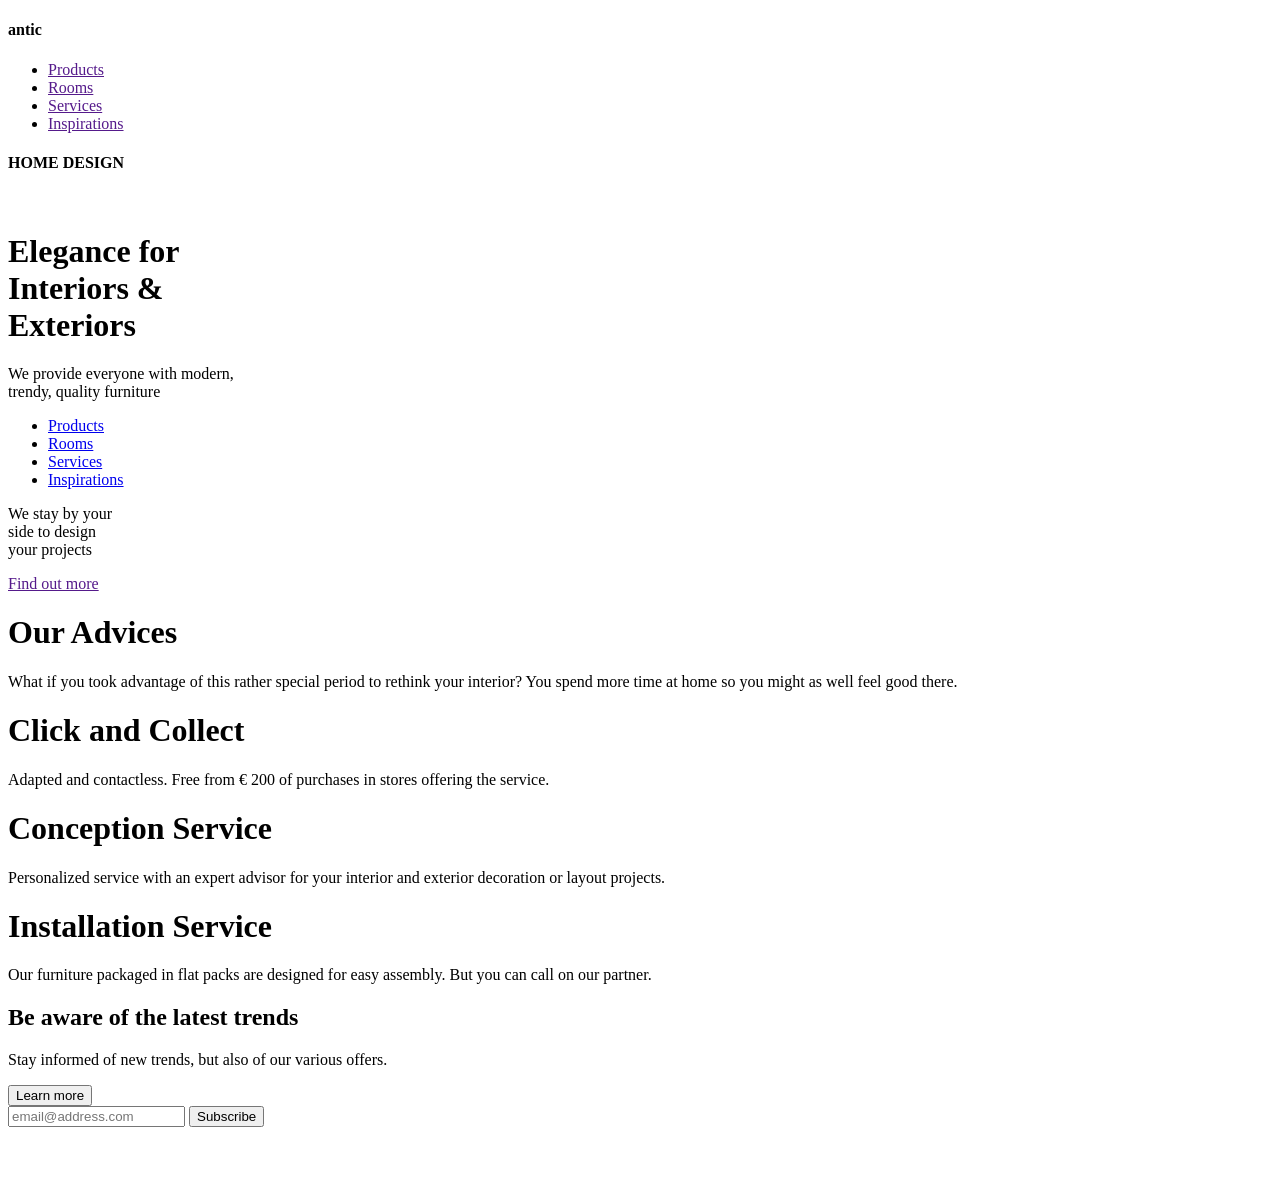
==== index.html @ 7fc71889 "corrrection" ====
<!DOCTYPE html>
<html lang="en">
<head>
    <meta charset="UTF-8">
    <meta name="viewport" content="width=device-width, initial-scale=1.0">
    <title>Anticproject</title>
    <link rel="stylesheet" href="./fontsawesome/css/all.css">
    <link rel="preconnect" href="https://fonts.googleapis.com">
    <link rel="preconnect" href="https://fonts.gstatic.com" crossorigin>
    <link href="https://fonts.googleapis.com/css2?family=Merriweather:ital,wght@0,300;0,400;0,700;0,900;1,300;1,400;1,700;1,900&display=swap" rel="stylesheet"> 
    <link rel="stylesheet" href="/css/default.css">
    <link rel="stylesheet" href="/css/style.css">
    <link rel="stylesheet" href="/css/mobile.css">
</head>
<body>
    <div class="firstsection">
        <div class="topsection">
            <div class="firstsection-leftdiv">
                <div class="icon">
                 <h4 class="logo">antic</h4>
                </div> 
     
                <div class="menu">
                   <ul>
                     <li> <a href="">Products</a></li>
                     <li><a href="">Rooms</a></li>
                     <li> <a href="">Services</a></li>
                     <li><a href=""> Inspirations</a></li>
                     </ul>
                </div>
     
                <div class="content">
                   <h4 class="logotext">HOME DESIGN</h4> <br/>
                   <h1 class="heading">Elegance for <br/>Interiors &<br>Exteriors</h1>
                   <p>We provide everyone with modern, <br> trendy, quality furniture</p>
                   <div class="iconcontainer">
                    <i class="fa-solid fa-angle-down"></i>
                   </div>
                </div>
             </div>
     
              <div class="firstsection-rightdiv">
                <nav class="navbar" onclick="giveit()">
                      <ul class="nav-menu">
                         <li class="nav-item">
                            <a href="#" class="nav-link">Products</a>
                        </li>
                         <li class="nav-item">
                            <a href="#" class="nav-link">Rooms</a></li>
                         <li class="nav-item">
                            <a href="#" class="nav-link">Services</a></li>
                         </li>
                         <li class="nav-item">
                            <a href="#" class="nav-link">Inspirations</a></li>
                         </li>
                      </ul>
                    <div class="hamburger" onclick="giveit()">
                        <span class="bar"></span>
                        <span class="bar"></span>
                        <span class="bar"></span>
                    </div>
                </nav>
            </div>
        </div>
        <div class="bottomsection">
              <div class="bottomleft">
                <p class="bottomheading">We stay by your <br>side to design <br> your projects</p>

                <a href="" class="findmore"><span>Find out more</span><span>
                    <i class="fa-solid fa-chevron-right"></i> 
                </span> </a> 
              </div>
          <div class="bottomright">  
                <div class="bottomright-top">
                    <div class="bottomright-child">
                        <h1>Our Advices</h1>
                        <p>What if you took advantage of this rather special period to rethink your interior? You spend more time at home so you might as well feel good there.</p>
                    </div>
                    <div class="bottomright-child">
                        <h1>Click and Collect</h1>
                        <p>Adapted and contactless. Free from € 200 of purchases in stores offering the service.</p>
                    </div>
                </div>
                <div class="bottomright-bottom">
                    <div class="bottomright-bottomchild">
                        <h1>Conception Service</h1>
                        <p>Personalized service with an expert advisor for your interior and exterior decoration or layout projects.</p>
                    </div> 
                    <div class="bottomright-bottomchild">
                         <h1>Installation Service</h1>
                         <p>Our furniture packaged in flat packs are designed for easy assembly. But you can call on our partner.</p>
                    </div>
            </div>
         </div>  
        </div>
    </div>

<div class="secondsection-top">
    <div class="secondsection-topchild">
        <div class="secondsection-topheading">
            <h2>Be aware of the latest trends</h2>
            <p>Stay informed of new trends, but also of our various offers.</p>
        </div>
        <div class="btn">
            <button>Learn more</button> <i class="fa-solid fa-angle-right"></i>
        </div>
        <div class="mail">
            <input type="text" placeholder="email@address.com">
            <button>Subscribe</button>
         </div>
    </div>
</div>
<div class="section-2">
    <div class="rows">
       <div class="cols">
          <img src="./images/Picture.png" alt="">
       </div>
       <div class="cols">
          <img src="./images/Picture (2).png" alt="">
       </div>
       <div class="cols">
          <img src="./images/Picture (3).png" alt="">
       </div>
    </div>






    <!-- <script src="./week3/main.js"></script> -->
</body>
</html>
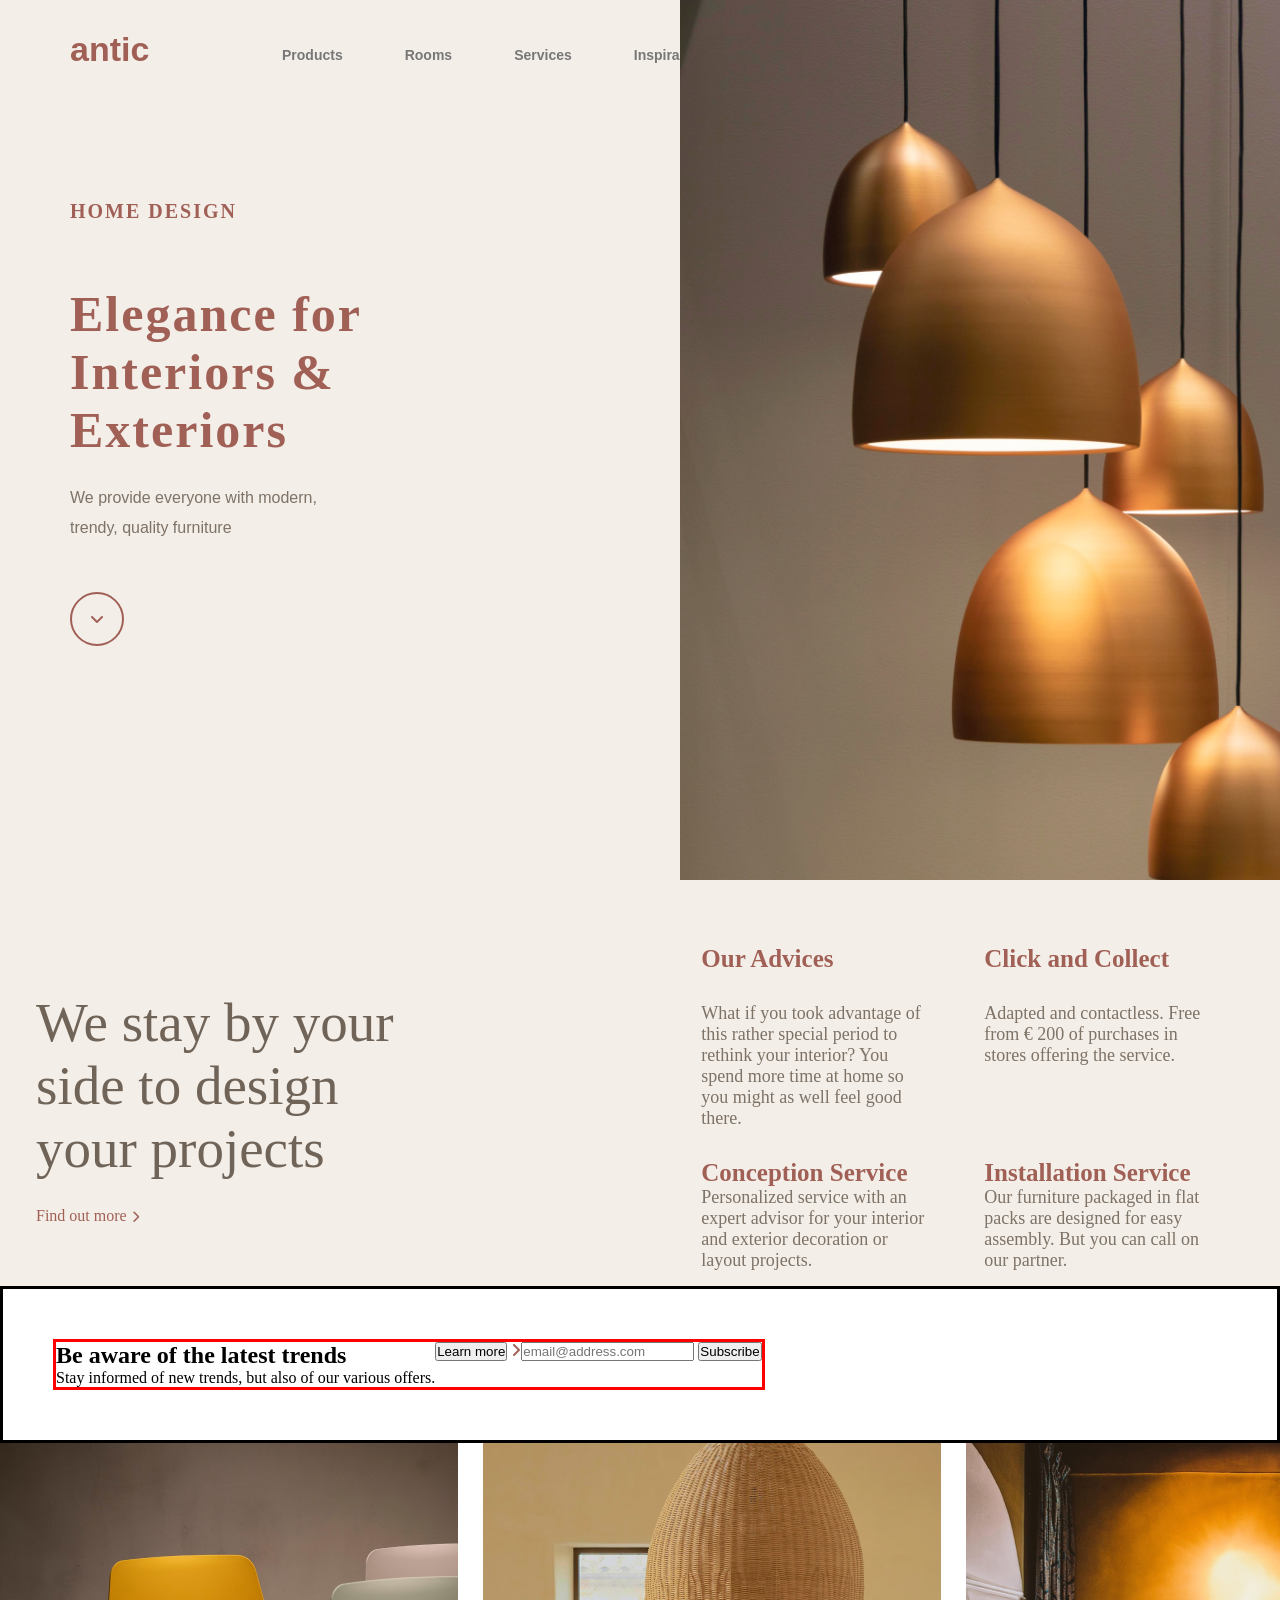
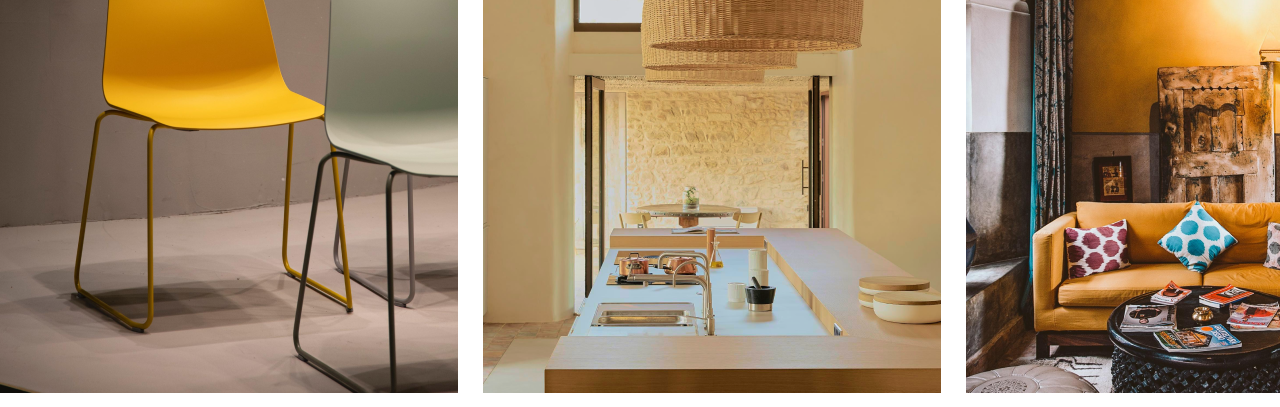
==== commit 7e6639a8: "...." ====
--- a/index.html
+++ b/index.html
@@ -13,6 +13,9 @@
     <link rel="stylesheet" href="/css/mobile.css">
 </head>
 <body>
+    <div class="backdrop" onclick="giveit()">
+
+    </div>
     <div class="firstsection">
         <div class="topsection">
             <div class="firstsection-leftdiv">
@@ -40,26 +43,28 @@
              </div>
      
               <div class="firstsection-rightdiv">
-                <nav class="navbar" onclick="giveit()">
-                      <ul class="nav-menu">
-                         <li class="nav-item">
-                            <a href="#" class="nav-link">Products</a>
-                        </li>
-                         <li class="nav-item">
-                            <a href="#" class="nav-link">Rooms</a></li>
-                         <li class="nav-item">
-                            <a href="#" class="nav-link">Services</a></li>
-                         </li>
-                         <li class="nav-item">
-                            <a href="#" class="nav-link">Inspirations</a></li>
-                         </li>
-                      </ul>
-                    <div class="hamburger" onclick="giveit()">
-                        <span class="bar"></span>
-                        <span class="bar"></span>
-                        <span class="bar"></span>
-                    </div>
-                </nav>
+                 <div class="mobile">
+
+                  <div class="mobile-logo">
+                     <h2>antic</h2>
+                  </div>
+                  <div class="mobile-burger" onclick="giveit()">
+                     <div class="menu">
+                     </div>
+
+
+
+                  </div>
+                  <div class="mobile-links" onclick="giveit()">
+                     <ul>
+                        <li> <a href="">Products</a></li>
+                        <li><a href="">Rooms</a></li>
+                        <li> <a href="">Services</a></li>
+                        <li><a href=""> Inspirations</a></li>
+                     </ul>
+                  </div>
+
+               </div>
             </div>
         </div>
         <div class="bottomsection">
@@ -95,7 +100,7 @@
         </div>
     </div>
 
-<div class="secondsection-top">
+  <div class="secondsection-top">
     <div class="secondsection-topchild">
         <div class="secondsection-topheading">
             <h2>Be aware of the latest trends</h2>
@@ -109,8 +114,8 @@
             <button>Subscribe</button>
          </div>
     </div>
-</div>
-<div class="section-2">
+  </div>
+   <div class="section-2">
     <div class="rows">
        <div class="cols">
           <img src="./images/Picture.png" alt="">
@@ -127,7 +132,6 @@
 
 
 
-
-    <!-- <script src="./week3/main.js"></script> -->
-</body>
-</html>+    <script src="/main.js"></script>
+  </body>
+ </html>
--- a/css/default.css
+++ b/css/default.css
@@ -0,0 +1,44 @@
+:root {
+    --main-color: #A06056;
+    --gray-color: #F3EEE8;
+    --main-color-dark: #706458;
+    --text-color: #777;
+    --light-text-color: rgba(119, 119, 119, 0.1);
+    --light-text-color: rgba(119, 119, 119, 0.1);
+    --white-color:  #F3EEE8;
+    --black-color: #000;
+    --gradient: linear-gradient(to right, rgba(168, 45, 73, 0.5), rgba(228, 77, 38, 0.5));
+    --gray-gradient: linear-gradient(to right, rgba(255, 255, 255, 0.5), rgba(171, 186, 171, 0.5));
+    --linear-gradient: linear-gradient(to right, rgba(244,107,69, 0.4), rgba(255, 99, 71, 0.4));
+    
+}
+/* ***** Common Fix Start here***** */
+/* ***** Common Fix ends here***** */
+
+/* ***** first section start here***** */
+/* ***** first section ends here***** */
+
+/* ***** Second section start here***** */
+/* ***** Second section ends here***** */
+
+/* ***** Third section start here***** */
+/* ***** Third section ends here***** */
+
+/* **** Moblie version ---using media Queries **** */
+/* **** Moblie version ---using media Queries **** */
+
+
+/* animations */
+@keyframes ripple {
+    0% {
+        box-shadow: 0 0 0 0 #a82d49, 0 0 0 0 #a82d49;
+    }
+
+    80% {
+        box-shadow: 0 0 0 20px rgba(0, 0, 0, 0), 0 0 0 40px rgba(0, 0, 0, 0);
+    }
+
+    100% {
+        box-shadow: 0 0 0 20 #a82d49, 0 0 0 40 #a82d49;
+    }
+}
--- a/css/style.css
+++ b/css/style.css
@@ -0,0 +1,302 @@
+/* ***** Common Fix Start here***** */
+*{
+    margin: 0;
+    padding: 0;
+}
+
+body{
+    font-family: "Merriweather", serif;
+    font-weight: 300;
+    font-style: normal;
+}
+/* ***** Common Fix ends here***** */
+
+/* ***** first section start here***** */
+.firstsection{
+    display: block;
+    background-color:var(--gray-color);
+}
+
+.topsection{
+    height: 880px;
+    display: flex;
+    /* border: 3px solid blue; */
+}
+.firstsection-leftdiv{
+    height: 100%;
+    width: 50%;
+  
+    padding: 20px;
+}
+
+.firstsection-rightdiv{
+    height: 100%;
+    width: 50%;
+    background: url("/images/Hero\ Background\ 09.19.02.png");
+    background-size: cover;
+    background-position: bottom left;
+}
+
+.icon{
+    width: 200px;
+    float: left;
+    height: 70px;
+}
+
+.logo{
+    color: var(--main-color);
+    font-size: 34px;
+    font-family: Arial;
+    padding-left: 50px;
+    float: left;
+    padding-top: 10px;
+    padding-left: 50px;
+}
+
+.menu{
+    width: 400px;
+    float: left;
+    height: 70px;
+}
+
+ul{
+    float: left;
+    display: flex;
+    justify-content: center;
+    align-items: center;
+}
+
+ul li{
+    list-style: none;
+    margin-left: 62px;
+    margin-top: 27px;
+    font-size: 14px;
+}
+
+ul li a{
+    text-decoration: none;
+    color: var(--text-color);
+    font-family: arial;
+    font-weight: bold;
+    transition: 0.4s ease-in-out;
+}
+
+ul li a:hover{
+    color: #ff7200;
+}
+
+.content{
+    width: 1200px;
+    height: auto;
+    margin: auto;
+    position: relative;
+    padding-left: 50px;
+
+}
+
+.content p{
+    padding-bottom: 25px;
+    font-family: arial;
+    line-height: 30px;
+    color: #706458E5;
+    margin-top: 2%;
+}
+
+.content h4{
+    font-family: 'Times New Roman';
+    font-size: 20px;
+    margin-top: 15%;
+    letter-spacing: 2px;
+    color: var(--main-color);
+}
+
+.content h1{
+    font-family: 'Times New Roman';
+    font-size: 50px;
+    margin-top: 2%;
+    letter-spacing: 2px;
+    color: var(--main-color);
+}
+
+.iconcontainer{
+    border: 2px solid var(--main-color);
+    height: 50px;
+    width: 50px;
+    border-radius: 50%;
+    color: var(--main-color);
+    justify-content: center;
+    align-items: center;
+    display: flex;
+    margin-top: 2%;
+}
+
+.logotext{
+    margin-bottom: 20px;
+}
+
+.heading{
+    margin-bottom: 20px;
+}
+
+.mobile{
+    display: none;
+   
+}
+.mobile-links{
+    transform: translatex(200%);
+    /* border: 3px solid white; */
+    position: fixed;
+    right: 0;
+    top: 100px;
+    width: 100%;
+    display: flex;
+    flex-direction: column;
+    align-items: flex-start;
+    transition: 0.9s ease-in-out;
+    /* padding: 10px 0; */
+}
+.show-mobile-links{
+    transform: translateY(0);
+    position: absolute;
+}
+.mobile-links ul{
+    /* margin: 10px; */
+    list-style: none;
+    width: 100%;
+    /* border: 3px solid red; */
+    /* padding: 10px; */
+}
+.mobile-links li{
+    display: flex;
+    /* margin-left: 10px; */
+    /* padding: 10px 0; */
+    /* border: 3px solid black; */
+    /* width: 100%; */
+    text-align: left;
+    font-size: 25px;
+    font-weight: 600;
+    background: #D9D9D9;
+
+}
+.mobile-links li:hover{
+    color: white;
+    background: transparent;
+}
+.mobile-links li a:hover{
+    color: white;
+    background: transparent;
+}
+
+.mobile-links li a{
+    color: #706458;
+    text-decoration: none;
+    width: 100%;
+    /* border: 3px solid blue; */
+    padding: 14px 0;
+    margin-left: 15px;
+}
+
+.bottomsection{
+   display: flex;
+   justify-content: center;
+   align-items: center;
+   margin-top: 50px;
+}
+
+.bottomleft{
+  width: 40%;
+}
+
+.bottomheading{
+   color:#706458;
+   font-size: 55px;
+}
+
+.findmore{
+    text-decoration: none;
+    color: var(--main-color);
+    display: flex;
+    align-items: center;
+    margin-top: 27px;
+}
+.fa-chevron-right{
+    font-size: 12px;
+    margin-left: 4px;
+}
+
+.bottomright{
+    width: 45%;
+    margin-left: 120px;
+}
+
+.bottomright-top{
+    display: flex;
+    padding: 5px;
+    justify-content: space-around;
+}
+
+.bottomright-child{
+    padding: 10px; 
+    width: 40%;
+}
+
+.bottomright-child h1{
+    font-size: 25px;
+    color: var(--main-color);
+    margin-bottom: 30px;
+}
+
+.bottomright-child p{
+    font-size: 18px;
+    color: #706458E5;
+}
+
+.bottomright-bottom{
+    display: flex;
+    padding: 5px;
+    justify-content: space-around;
+}
+
+.bottomright-bottomchild{
+    padding: 10px; 
+    width: 40%;
+}
+
+.bottomright-bottomchild h1{
+    font-size: 25px;
+    color: var(--main-color);
+}
+
+.bottomright-bottomchild p{
+    font-size: 18px;
+    color: #706458E5;
+}
+/* ***** first section ends here***** */
+
+/* ***** Second section start here***** */
+.secondsection-top{
+    border: 3px solid black;
+    display: flex;
+}
+
+.secondsection-topchild{
+    border: 3px solid red;
+    display: flex;
+    margin: 50px;
+}
+
+.secondsection-topheading{
+    border: 3px slid blue;
+
+}
+
+.btn{
+    color:#A06056;
+}
+
+.rows{
+    display: flex;
+    justify-content: space-between;
+    margin-bottom: 10px;
+}
+/* ***** Second section ends here***** */
--- a/css/mobile.css
+++ b/css/mobile.css
@@ -0,0 +1,98 @@
+@media screen and(max-width:850px) {
+    /* ***** first section start here***** */
+    .firstsection{
+        height: 520px;
+    }
+    .firstsection-leftdiv{
+        width: 60%;
+    }
+
+    .firstsection-rightdiv{
+        width: 40%;
+    }
+
+    .heading{
+        font-size: 25px;
+    }
+
+    p{
+        font-size: 16px;
+    }
+
+    .menu{
+        border: 3px solid blue;
+        flex-direction: column;
+        padding-left:40px ;
+    }
+
+    .meun h4{
+        margin-bottom: 20px;
+    }
+
+    .mobile{
+        display: flex;
+        /* border: 3px solid white; */
+        justify-content: space-between;
+        padding: 20px 40px;
+        align-items: center;
+     }
+     
+     .navbar{
+        /* border: 3px solid black; */
+        width: 100%;
+        /* padding: 10px; */
+        display: none;
+     }
+     .mobile-burger{
+        /* border: 3px solid blue; */
+        width: 40px;
+        height: 30px;
+        display: flex;
+        align-items: center;
+        justify-content: center;
+     }
+
+     .menu{
+        height: 5px;
+        background: transparent;
+        width: 100%;
+        position: relative;
+       
+     }
+     .menu::before{
+        content: "";
+        height: 2px;
+        background: white;
+        width: 100%;
+        position: absolute;
+        transform: translateY(0px);
+     }
+     .menu::after{
+        content: "";
+        height: 2px;
+        background: white;
+        width: 100%;
+        position: absolute;
+        transform: translateY(10px);
+     }
+    .showburger .menu{
+     background: transparent;
+  }
+    .showburger .menu::before{
+     transform: rotate(-45deg);
+    }
+    .showburger .menu::after{
+     transform: rotate(45deg);
+    }
+            .mobile-logo{
+               color: white;
+               font-weight: 700;
+               font-size: 34px;
+               /* border: 3px solid white; */
+               /* width: 100%; */
+     }
+         .navbar ul{
+         display: none;
+       }
+/* ***** first section ends here***** */
+}
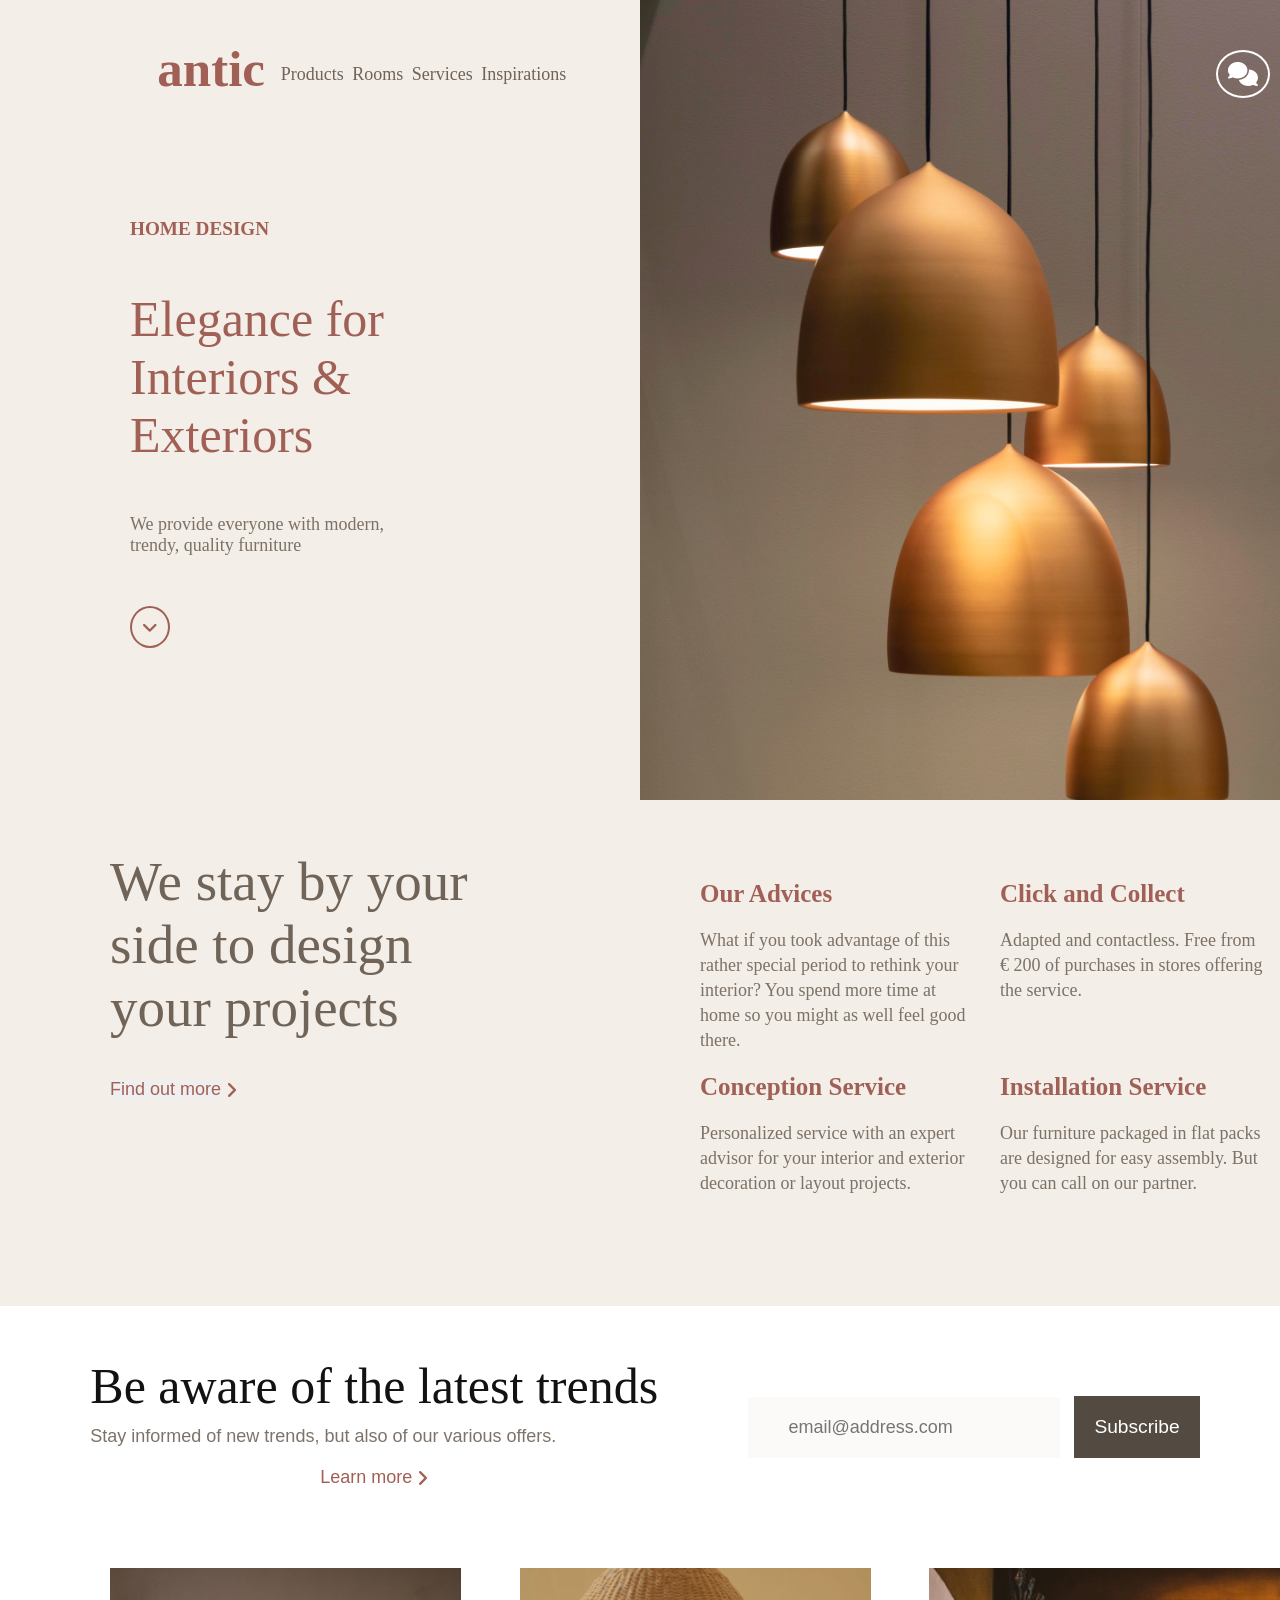
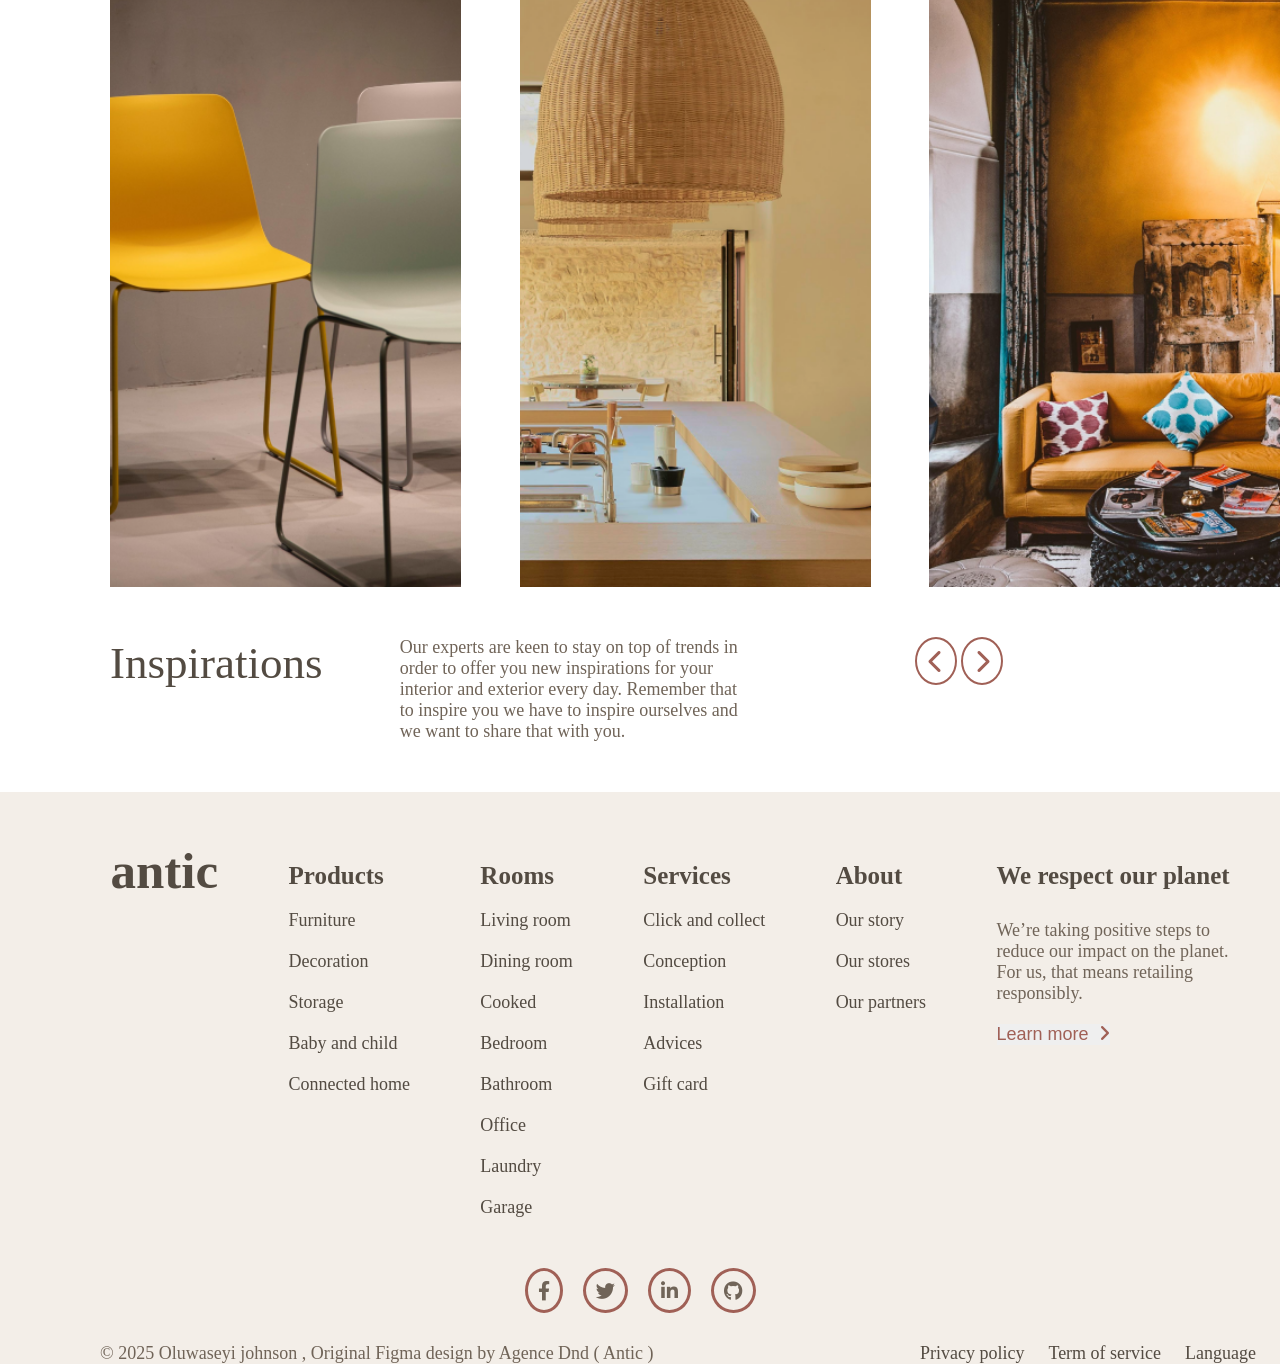
==== commit aa68ba80: "completing antic project" ====
--- a/index.html
+++ b/index.html
@@ -1,49 +1,29 @@
 <!DOCTYPE html>
 <html lang="en">
+
 <head>
-    <meta charset="UTF-8">
-    <meta name="viewport" content="width=device-width, initial-scale=1.0">
-    <title>Anticproject</title>
-    <link rel="stylesheet" href="./fontsawesome/css/all.css">
-    <link rel="preconnect" href="https://fonts.googleapis.com">
-    <link rel="preconnect" href="https://fonts.gstatic.com" crossorigin>
-    <link href="https://fonts.googleapis.com/css2?family=Merriweather:ital,wght@0,300;0,400;0,700;0,900;1,300;1,400;1,700;1,900&display=swap" rel="stylesheet"> 
-    <link rel="stylesheet" href="/css/default.css">
-    <link rel="stylesheet" href="/css/style.css">
-    <link rel="stylesheet" href="/css/mobile.css">
+   <meta charset="UTF-8">
+   <meta http-equiv="X-UA-Compatible" content="IE=edge">
+   <meta name="viewport" content="width=device-width, initial-scale=1.0">
+   <link rel="stylesheet" href="/fontsawesome/css/all.css">
+   <link rel="stylesheet" href="css/style.css">
+   <link rel="stylesheet" href="css/mobile.css">
+   <!-- <link rel="stylesheet" href="css/default.css"> -->
+   <title>comfysofa</title>
+
 </head>
+
 <body>
-    <div class="backdrop" onclick="giveit()">
-
-    </div>
-    <div class="firstsection">
-        <div class="topsection">
-            <div class="firstsection-leftdiv">
-                <div class="icon">
-                 <h4 class="logo">antic</h4>
-                </div> 
-     
-                <div class="menu">
-                   <ul>
-                     <li> <a href="">Products</a></li>
-                     <li><a href="">Rooms</a></li>
-                     <li> <a href="">Services</a></li>
-                     <li><a href=""> Inspirations</a></li>
-                     </ul>
-                </div>
-     
-                <div class="content">
-                   <h4 class="logotext">HOME DESIGN</h4> <br/>
-                   <h1 class="heading">Elegance for <br/>Interiors &<br>Exteriors</h1>
-                   <p>We provide everyone with modern, <br> trendy, quality furniture</p>
-                   <div class="iconcontainer">
-                    <i class="fa-solid fa-angle-down"></i>
-                   </div>
-                </div>
-             </div>
-     
-              <div class="firstsection-rightdiv">
-                 <div class="mobile">
+   <div class="backdrop" onclick="giveit()">
+
+   </div>
+
+   <div class="wrap">
+      <div class="head">
+
+         <div class="rightdiv">
+            <div class="inner">
+               <div class="mobile">
 
                   <div class="mobile-logo">
                      <h2>antic</h2>
@@ -65,73 +45,247 @@
                   </div>
 
                </div>
-            </div>
-        </div>
-        <div class="bottomsection">
-              <div class="bottomleft">
-                <p class="bottomheading">We stay by your <br>side to design <br> your projects</p>
-
-                <a href="" class="findmore"><span>Find out more</span><span>
-                    <i class="fa-solid fa-chevron-right"></i> 
-                </span> </a> 
-              </div>
-          <div class="bottomright">  
-                <div class="bottomright-top">
-                    <div class="bottomright-child">
-                        <h1>Our Advices</h1>
-                        <p>What if you took advantage of this rather special period to rethink your interior? You spend more time at home so you might as well feel good there.</p>
-                    </div>
-                    <div class="bottomright-child">
-                        <h1>Click and Collect</h1>
-                        <p>Adapted and contactless. Free from € 200 of purchases in stores offering the service.</p>
-                    </div>
-                </div>
-                <div class="bottomright-bottom">
-                    <div class="bottomright-bottomchild">
-                        <h1>Conception Service</h1>
-                        <p>Personalized service with an expert advisor for your interior and exterior decoration or layout projects.</p>
-                    </div> 
-                    <div class="bottomright-bottomchild">
-                         <h1>Installation Service</h1>
-                         <p>Our furniture packaged in flat packs are designed for easy assembly. But you can call on our partner.</p>
-                    </div>
-            </div>
-         </div>  
-        </div>
-    </div>
-
-  <div class="secondsection-top">
-    <div class="secondsection-topchild">
-        <div class="secondsection-topheading">
-            <h2>Be aware of the latest trends</h2>
-            <p>Stay informed of new trends, but also of our various offers.</p>
-        </div>
-        <div class="btn">
-            <button>Learn more</button> <i class="fa-solid fa-angle-right"></i>
-        </div>
-        <div class="mail">
+               <div class="bar">
+
+                  <nav class="navbar">
+                     <div class="logo">
+                        <h2>antic</h2>
+                     </div>
+                     <ul>
+                        <li> <a href="">Products</a></li>
+                        <li><a href="">Rooms</a></li>
+                        <li> <a href="">Services</a></li>
+                        <li><a href=""> Inspirations</a></li>
+                     </ul>
+
+                  </nav>
+
+               </div>
+
+               <div class="drop droping">
+
+                  <h4>
+                     HOME DESIGN
+                  </h4>
+                  <h1>Elegance for <br>
+                     Interiors &
+                     <br>
+                     Exteriors
+                  </h1>
+                  <p>We provide everyone with modern, <br>
+                     trendy, quality furniture</p>
+                  <i class="fa-solid fa-angle-down"></i>
+               </div>
+            </div>
+         </div>
+
+         <div class="leftdiv">
+            <div class="chat">
+               <i class="fa-solid fa-comments"></i>
+            </div>
+         </div>
+      </div>
+   </div>
+
+
+   <div class="main">
+      <div class="text">
+         <h1>
+            We stay by your <br> side to design <br> your projects
+         </h1>
+         <p class="more">
+
+            <button>Find out more </button> <i class="fa-solid fa-angle-right"></i>
+         </p>
+      </div>
+      <div class="content">
+         <div class="row">
+            <div class="col">
+               <h2>
+                  Our Advices
+               </h2>
+               <p>
+                  What if you took advantage of this <br> rather special period to rethink your <br> interior? You spend
+                  more time at <br> home so you might as well feel good <br> there.
+               </p>
+            </div>
+            <div class="col">
+               <h2>
+                  Click and Collect
+               </h2>
+               <p>Adapted and contactless. Free from
+                  <br> € 200 of purchases in stores offering <br> the service.
+               </p>
+            </div>
+         </div>
+         <div class="row2">
+            <div class="col-2">
+               <h2>
+                  Conception Service
+               </h2>
+               <p>Personalized service with an expert <br> advisor for your interior and exterior <br> decoration or
+                  layout projects.
+               </p>
+            </div>
+            <div class="col-2">
+               <h2>
+                  Installation Service
+               </h2>
+               <p>
+                  Our furniture packaged in flat packs <br> are designed for easy assembly. But <br> you can call on our
+                  partner.
+               </p>
+            </div>
+         </div>
+      </div>
+
+   </div>
+
+   <div class="section">
+
+      <div class="foot">
+         <div class="note">
+            <h2>
+               Be aware of the latest trends
+            </h2>
+            <p>
+               Stay informed of new trends, but also of our various offers.
+            </p>
+            <div class="btn">
+
+               <button>Learn more</button> <i class="fa-solid fa-angle-right"></i>
+            </div>
+
+         </div>
+         <div class="sub">
             <input type="text" placeholder="email@address.com">
             <button>Subscribe</button>
          </div>
-    </div>
-  </div>
+      </div>
+   </div>
    <div class="section-2">
-    <div class="rows">
-       <div class="cols">
-          <img src="./images/Picture.png" alt="">
-       </div>
-       <div class="cols">
-          <img src="./images/Picture (2).png" alt="">
-       </div>
-       <div class="cols">
-          <img src="./images/Picture (3).png" alt="">
-       </div>
-    </div>
-
-
-
-
-
-    <script src="/main.js"></script>
-  </body>
- </html>+      <div class="rows">
+         <div class="cols">
+            <img src="/images/Picture.png" alt="">
+         </div>
+         <div class="cols">
+            <img src="/images/Picture (2).png" alt="">
+         </div>
+         <div class="cols">
+            <img src="/images/Picture (3).png" alt="">
+         </div>
+      </div>
+      <div class="row-3">
+
+         <h2>
+            Inspirations
+         </h2>
+         <p>
+            Our experts are keen to stay on top of trends in <br> order to offer you new inspirations for your <br>
+            interior and exterior every day. Remember that <br> to inspire you we have to inspire ourselves and <br> we
+            want to share that with you.
+         </p>
+         <div class="icon">
+            <i class="fa-solid fa-chevron-left"></i>
+            <i class="fa-solid fa-chevron-right"></i>
+         </div>
+      </div>
+   </div>
+   <footer>
+      <div class="anchor">
+         <div class="anchor-links">
+            <nav class="anchor-bar">
+               <div class="anchor-logo">
+                  <h2>antic</h2>
+               </div>
+               <div class="colum">
+                  <h2><a href="">Products</a></h2>
+                  <ul>
+                     <li><a href=""> Furniture</a></li>
+                     <li><a href=""> Decoration</a></li>
+                     <li><a href=""> Storage</a></li>
+                     <li><a href=""> Baby and child</a></li>
+                     <li><a href=""> Connected home</a></li>
+                  </ul>
+               </div>
+               <div class="colum">
+                  <h2><a href="">Rooms</a></h2>
+                  <ul>
+                     <li><a href=""> Living room</a></li>
+                     <li><a href=""> Dining room</a></li>
+                     <li><a href=""> Cooked</a></li>
+                     <li><a href=""> Bedroom </a></li>
+                     <li><a href=""> Bathroom</a></li>
+                     <li><a href=""> Office</a></li>
+                     <li><a href=""> Laundry</a></li>
+                     <li><a href=""> Garage</a></li>
+                  </ul>
+               </div>
+               <div class="colum">
+                  <h2><a href="">Services</a></h2>
+                  <ul>
+                     <li><a href=""> Click and collect</a></li>
+                     <li><a href=""> Conception</a></li>
+                     <li><a href=""> Installation</a></li>
+                     <li><a href=""> Advices</a></li>
+                     <li><a href=""> Gift card</a></li>
+                  </ul>
+               </div>
+               <div class="colum">
+                  <h2><a href="">About</a></h2>
+                  <ul>
+                     <li><a href=""> Our story</a></li>
+                     <li><a href=""> Our stores</a></li>
+                     <li><a href=""> Our partners</a></li>
+
+                  </ul>
+               </div>
+               <div class="colum">
+                  <h2><a href="">We respect our planet</a></h2>
+                  <ul>
+                     <img src="footer.png" alt="">
+                     <p>
+                        We’re taking positive steps to <br> reduce our impact on the planet. <br> For us, that means
+                        retailing <br> responsibly.
+                     </p>
+                     <div class="btn">
+                        <button>Learn more <i class="fa-solid fa-angle-right"></i></button>
+                     </div>
+                  </ul>
+               </div>
+
+            </nav>
+         </div>
+         <div class="anchor-icons">
+
+            <div class="icons">
+               <i class="fa-brands fa-facebook-f"></i>
+               <i class="fa-brands fa-twitter"></i>
+               <i class="fa-brands fa-linkedin-in"></i>
+               <i class="fa-brands fa-github"></i>
+            </div>
+
+         </div>
+         <div class="legal">
+            <div class="legal-note">
+               <p>© 2025 Oluwaseyi johnson , Original Figma design by Agence Dnd ( Antic )</p>
+            </div>
+            <div class="legal-terms">
+               <a href="">Privacy policy</a>
+               <a href="">Term of service</a>
+               <a href="">Language</a>
+            </div>
+         </div>
+      </div>
+   </footer>
+
+
+
+
+
+
+
+   <script src="./main.js"></script>
+</body>
+
+</html>
--- a/css/style.css
+++ b/css/style.css
@@ -1,143 +1,45 @@
-/* ***** Common Fix Start here***** */
 *{
     margin: 0;
     padding: 0;
 }
 
-body{
-    font-family: "Merriweather", serif;
-    font-weight: 300;
-    font-style: normal;
-}
-/* ***** Common Fix ends here***** */
-
-/* ***** first section start here***** */
-.firstsection{
-    display: block;
-    background-color:var(--gray-color);
-}
-
-.topsection{
-    height: 880px;
-    display: flex;
-    /* border: 3px solid blue; */
-}
-.firstsection-leftdiv{
+.backdrop{
     height: 100%;
-    width: 50%;
-  
-    padding: 20px;
-}
-
-.firstsection-rightdiv{
-    height: 100%;
-    width: 50%;
-    background: url("/images/Hero\ Background\ 09.19.02.png");
-    background-size: cover;
-    background-position: bottom left;
-}
-
-.icon{
-    width: 200px;
-    float: left;
-    height: 70px;
-}
-
+    width: 100%;
+    background: rgb(102, 101, 101, 0.2);
+    position: fixed;
+    left: 0;
+    top: 0;
+    display: none;
+  }
+  .showbackdrop{
+  display: block;
+  }
+.wrap{
+    /* height: 900px; */
+    background-color:  #F3EEE8;
+}
+.head{
+    height: 800px;
+    display: flex;
+    justify-content: center;
+    margin: 0;
+    /* border: 3px solid red; */
+}
+.bar{
+    display: flex;
+    width: 100%;
+    margin-left: 50px;
+    margin-bottom: 120px;
+    margin-top: 10px;
+    align-items: center;
+    /* border: 3px solid black; */
+}
 .logo{
-    color: var(--main-color);
+    color: #A06056;
+    font-weight: 700;
     font-size: 34px;
-    font-family: Arial;
-    padding-left: 50px;
-    float: left;
-    padding-top: 10px;
-    padding-left: 50px;
-}
-
-.menu{
-    width: 400px;
-    float: left;
-    height: 70px;
-}
-
-ul{
-    float: left;
-    display: flex;
-    justify-content: center;
-    align-items: center;
-}
-
-ul li{
-    list-style: none;
-    margin-left: 62px;
-    margin-top: 27px;
-    font-size: 14px;
-}
-
-ul li a{
-    text-decoration: none;
-    color: var(--text-color);
-    font-family: arial;
-    font-weight: bold;
-    transition: 0.4s ease-in-out;
-}
-
-ul li a:hover{
-    color: #ff7200;
-}
-
-.content{
-    width: 1200px;
-    height: auto;
-    margin: auto;
-    position: relative;
-    padding-left: 50px;
-
-}
-
-.content p{
-    padding-bottom: 25px;
-    font-family: arial;
-    line-height: 30px;
-    color: #706458E5;
-    margin-top: 2%;
-}
-
-.content h4{
-    font-family: 'Times New Roman';
-    font-size: 20px;
-    margin-top: 15%;
-    letter-spacing: 2px;
-    color: var(--main-color);
-}
-
-.content h1{
-    font-family: 'Times New Roman';
-    font-size: 50px;
-    margin-top: 2%;
-    letter-spacing: 2px;
-    color: var(--main-color);
-}
-
-.iconcontainer{
-    border: 2px solid var(--main-color);
-    height: 50px;
-    width: 50px;
-    border-radius: 50%;
-    color: var(--main-color);
-    justify-content: center;
-    align-items: center;
-    display: flex;
-    margin-top: 2%;
-}
-
-.logotext{
-    margin-bottom: 20px;
-}
-
-.heading{
-    margin-bottom: 20px;
-}
-
+}
 .mobile{
     display: none;
    
@@ -195,108 +97,468 @@
     padding: 14px 0;
     margin-left: 15px;
 }
-
-.bottomsection{
-   display: flex;
-   justify-content: center;
-   align-items: center;
-   margin-top: 50px;
-}
-
-.bottomleft{
-  width: 40%;
-}
-
-.bottomheading{
-   color:#706458;
-   font-size: 55px;
-}
-
-.findmore{
-    text-decoration: none;
-    color: var(--main-color);
-    display: flex;
-    align-items: center;
-    margin-top: 27px;
-}
-.fa-chevron-right{
-    font-size: 12px;
-    margin-left: 4px;
-}
-
-.bottomright{
-    width: 45%;
-    margin-left: 120px;
-}
-
-.bottomright-top{
-    display: flex;
-    padding: 5px;
-    justify-content: space-around;
-}
-
-.bottomright-child{
-    padding: 10px; 
-    width: 40%;
-}
-
-.bottomright-child h1{
-    font-size: 25px;
-    color: var(--main-color);
-    margin-bottom: 30px;
-}
-
-.bottomright-child p{
-    font-size: 18px;
-    color: #706458E5;
-}
-
-.bottomright-bottom{
-    display: flex;
-    padding: 5px;
-    justify-content: space-around;
-}
-
-.bottomright-bottomchild{
-    padding: 10px; 
-    width: 40%;
-}
-
-.bottomright-bottomchild h1{
-    font-size: 25px;
-    color: var(--main-color);
-}
-
-.bottomright-bottomchild p{
-    font-size: 18px;
-    color: #706458E5;
-}
-/* ***** first section ends here***** */
-
-/* ***** Second section start here***** */
-.secondsection-top{
-    border: 3px solid black;
-    display: flex;
-}
-
-.secondsection-topchild{
-    border: 3px solid red;
-    display: flex;
-    margin: 50px;
-}
-
-.secondsection-topheading{
-    border: 3px slid blue;
-
-}
-
-.btn{
-    color:#A06056;
-}
-
-.rows{
+.navbar{
+    display: flex;
+    justify-content: space-evenly;
+    width: 90%;
+    align-items: center;
+}
+.navbar ul{
+    display: flex;
+    justify-content: center;
+    width: 70%;
+    list-style: none;
+    justify-content: space-evenly;
+    align-items: center;
+    text-decoration: none;
+    margin-top: 10px;
+    color: #706458;
+}
+
+.navbar ul li a{
+    text-decoration: none;
+    color: #706458;
+    font-size: 18px;
+    font-weight: 400;
+
+}
+.rightdiv{
+    /* height: 50%; */
+    width: 50%;
+    display: flex;
+    justify-content: space-between;
+}
+.leftdiv{
+    width: 50%;
+
+    background: url(../images/Hero\ Background\ 09.19.02.png);
+    background-size: cover;
+    background-repeat: no-repeat;
+    background-position: center;
+    
+}
+/* .leftdiv img{
+height: 100%;
+width: 100%;
+size: 100%;
+} */
+.chat{
+    display: flex;
+    padding: 10px;
+    justify-content: flex-end;
+    margin-top: 40px;
+    /* border: 3px solid white; */
+}
+.chat i{
+    font-size: x-large;
+    border: 2px solid white;
+    color: white;
+    padding: 10px;
+    border-radius: 50%;
+    cursor: pointer;
+}
+.chat i:hover{
+    background: white;
+    color:  rgb(160, 96, 86);
+    /* border: solid  rgb(160, 96, 86); */
+}
+.inner{
+    padding: 30px;
+    margin: 0px 30px 0px 70px;
+    width: 100%;
+    /* border: 3px solid red; */
+}
+.inner h1{
+    margin: 50px 30px;
+    font-style: normal;
+    font-size: 50px;
+    font-weight: 400;
+    color:  rgb(160, 96, 86);
+
+}
+.inner h4{
+    margin: 30px;
+    font-weight: 700px;
+    font-size: larger;
+    color:  rgb(160, 96, 86);
+}
+.inner p{
+    font-size: large;
+    font-weight: 300;
+    font-style: normal;
+    color: rgba(112, 100, 88, 0.9);
+    margin: 0 30px;
+}
+.inner i{
+    font-size: large;
+    color:  rgb(160, 96, 86);
+    border-radius: 50%;
+    border: 2px solid  rgb(160, 96, 86);
+    padding: 10px;
+    margin: 50px 30px;
+    text-align: center;
+    cursor: pointer;
+}
+.inner i:hover{
+    background: rgb(160, 96, 86);
+    color: #D9D9D9;
+}
+.main{
+    display: flex;
+    justify-content: space-evenly;
+    width: 100%;
+    background-color:  #F3EEE8;
+    padding: 50px;
+
+}
+.text{
+    margin: 0 30px;
+    width: 50%;
+    color:  #706458;
+    padding: 0 30px;
+    align-items: center
+}
+.text h1{
+    font-weight: 300;
+    font-size: 55px;
+    margin-bottom: 40px;
+}
+.more{
+    display: flex;
+    align-items: center;
+}
+.more button{
+    font-size: large;
+    color: #A06056;
+    border: none;
+    cursor: pointer;
+}
+.more a{
+    text-decoration: none;
+    color: rgb(160, 96, 86);
+    font-size: x-large;
+}
+.more i{
+    margin-left: 5px;
+    color: rgb(160, 96, 86);
+    font-size: large;
+
+}
+
+.content{
+    width: 50%;
+    display: flex;
+    flex-direction: column;
+    padding: 30px;
+    
+}
+.row{
     display: flex;
     justify-content: space-between;
     margin-bottom: 10px;
-}
-/* ***** Second section ends here***** */+    /* min-width: 300px; */
+}
+.row2{
+  
+    display: flex;
+    margin-bottom: 30px;
+    justify-content: space-between;
+    margin-top: 10px;
+    /* min-width: 300px; */
+
+}
+.col, .col-2{
+    width: 50%;
+    min-width: 300px;
+
+}
+.col h2, .col-2 h2{
+    font-weight: 600;
+    font-size: 25px;
+    margin-bottom: 20px;
+    color: #A06056;
+}
+.col p, .col-2 p{
+    font-size: 18px;
+    font-weight: 400;
+    color: rgba(112, 100, 88, 0.9);
+    line-height: 25px;
+}
+.foot{
+    display: flex;
+    justify-content: space-evenly;
+    align-items: center;
+    margin-top: 50px;
+    margin-bottom: 70px;
+    /* border: 3px solid black; */
+}
+.note{
+    padding: 10px;
+    /* border: 3px solid red; */
+}
+.note h2{
+    font-weight: 300;
+    font-size: 50px;
+    color: #121212;
+    line-height: 40px;
+}
+.note p{
+    font-family: Verdana, Geneva, Tahoma, sans-serif;
+    font-weight: 400;
+    font-size: 18px;
+    color: rgba(112, 100, 88, 0.9);
+    margin: 20px 0;
+}
+.btn{
+    display: flex;
+    align-items: center;
+}
+.note button{
+    font-size: large;
+    color: #A06056;
+    border: none;
+    cursor: pointer;
+    background: none;
+}
+.note i{
+    margin-left: 5px;
+    color: rgb(160, 96, 86);
+    font-size: large;
+}
+.note i:hover{
+    background: #A06056;
+    color: #D9D9D9;
+}
+.sub input{
+    padding: 20px 40px;
+    font-size: 18px;
+    border: none;
+    background:  rgba(243, 238, 232, 0.3);
+    cursor: pointer;
+
+}
+.sub button{
+    padding: 20px;
+    font-size: larger;
+    background:  #534B42;
+    color: white;
+    border: none;
+    margin-left: 10px;
+    cursor: pointer;
+}
+.section-2{
+    /* border: 3px solid black; */
+    margin-left: 110px;
+}
+.rows{
+    /* border: 3px solid blue; */
+    display: flex;
+    justify-content: space-between;
+}
+.cols{
+    /* border: 3px solid red; */
+    width: 30%;
+    min-width: 300px;
+}
+.cols img{
+    width: 100%;
+    height: 100%;
+    object-fit: cover;
+    object-position: 100%;
+}
+
+.row-3{
+    display: flex;
+    justify-content: space-between;
+    margin-top: 50px;
+    width: 90%;
+    /* border: 3px solid blue; */
+    /* align-items: center; */
+}
+.row-3 h2{
+    color: #534B42;
+    font-size: 45px;
+    font-weight: 300;
+    left: 0;
+}
+.row-3 p{
+    color:  #706458;
+    font-size: 18px;
+    font-weight: 400px;
+    margin-right: 100px;
+}
+.icon{
+    margin-right: 160px;
+    cursor: pointer;
+}
+.icon i{
+    color:  #A06056;
+    border: 2px solid  #A06056;
+    border-radius: 50%;
+    font-size: x-large;
+    padding: 10px;
+}
+.icon i:hover{
+    background:  #A06056;
+    color: white;
+}
+.anchor{
+    /* border: 3px solid black; */
+    background: #F3EEE8;
+}
+.anchor-links{
+    margin-top: 50px;
+    /* border: 3px solid red; */
+    padding: 10px;
+}
+.anchor-icons{
+    /* border: 3px solid green; */
+    display: flex;
+    justify-content: center;
+
+}
+.anchor-bar{
+
+    /* border: 3px solid yellow; */
+    display: flex;
+    justify-content: space-evenly;
+    width: 100%;
+    margin-left: 30px;
+    margin-top: 60px;
+    /* align-items: center; */
+} 
+.anchor-bar ul{
+    display: flex;
+    /* justify-content: center; */
+    width: 70%;
+    list-style: none;
+    justify-content: space-evenly;
+    align-items: center;
+    /* text-decoration: none; */
+    padding: 0;
+    margin-top: 10px;
+    color: #534B42;
+}
+.anchor-bar li a{
+    text-decoration: none;
+    color: #534B42;
+    font-size: 18px;
+    font-weight: 400;
+}
+.anchor-logo{
+    margin-top: -20px;
+    font-size: 34px;
+    font-weight: 700;
+    color: #534B42;
+}
+.colum{
+    display: flex;
+    flex-direction: column;
+    /* border: 3px solid black; */
+    /* justify-content: center; */
+    padding: 0;
+    /* min-width: 300px; */
+
+    
+}
+.colum h2{
+    top: 0;
+    margin-top: 0;
+}
+.colum h2 a{
+    text-decoration: none;
+    color: #534B42;
+    font-size: 25px;
+    font-weight: 600;
+}
+.colum p{
+    font-size: 18px;
+    font-weight: 400;
+    color:  #706458;
+    margin-top: 20px;
+}
+.colum ul{
+    display: flex;
+    /* border: 3px solid red; */
+    flex-direction: column;
+    width: 100%;
+    align-items: flex-start;
+    /* padding: 5px; */
+}
+.colum li {
+    font-size: 18px;
+    font-weight: 400;
+    color:  #706458;
+    padding: 10px 0;
+}
+.btn{
+    display: flex;
+    /* border: 3px solid black; */
+    align-items: center;
+    justify-content: center;
+    margin-top: 20px;
+}
+.btn button{
+    /* margin-bottom: 10px; */
+    font-size: large;
+    color: #A06056;
+    border: none;
+    cursor: pointer;
+}
+/* .btn a{
+    text-decoration: none;
+    color: rgb(160, 96, 86);
+    font-size: x-large;
+} */
+.btn i{
+    margin-left: 5px;
+    color: rgb(160, 96, 86);
+    font-size: large;
+
+}
+.icons{
+    /* border: 3px solid red; */
+    display: flex;
+    padding: 20px;
+    width: 100%;
+    justify-content: center;
+    align-items: center;
+}
+.icons i{
+    color: #706458;
+    border: 3px solid #A06056;
+    border-radius: 50%;
+    font-size: larger;
+    font-weight: 500;
+    padding: 10px;
+    margin: 10px;
+    cursor: pointer;
+}
+.icons i:hover{
+    background: #706458;
+    color: #F3EEE8;
+}
+.legal{
+    display: flex;
+    justify-content: space-between;
+    align-items: center;
+    /* border: 3px solid black; */
+}
+.legal-note p{
+    font-size: 18px;
+    font-weight: 400;
+    color:  #706458;
+    margin-left: 100px;
+}
+.legal-terms{
+    /* border: 3px solid black; */
+    display: flex;
+    justify-content: space-evenly;
+    width: 30%;
+}
+.legal-terms a{
+    text-decoration: none;
+    color: #534B42;
+    font-size: 18px;
+    font-weight: 400; 
+}
--- a/css/mobile.css
+++ b/css/mobile.css
@@ -1,98 +1,280 @@
-@media screen and(max-width:850px) {
-    /* ***** first section start here***** */
-    .firstsection{
-        height: 520px;
-    }
-    .firstsection-leftdiv{
-        width: 60%;
-    }
-
-    .firstsection-rightdiv{
-        width: 40%;
-    }
-
-    .heading{
-        font-size: 25px;
-    }
-
-    p{
-        font-size: 16px;
-    }
-
-    .menu{
-        border: 3px solid blue;
-        flex-direction: column;
-        padding-left:40px ;
-    }
-
-    .meun h4{
-        margin-bottom: 20px;
-    }
-
+@media only screen and (max-width: 850px) {
+    body{
+       margin: 0;
+       padding: 0;
+    }
+    .head{
+       padding: 0;
+       margin: 0;
+    }
+    .leftdiv{
+      display: none;
+   }
+
+   /* .droping{
+      margin-top: 200px;
+      border: 3px solid black;
+} */
+    .wrap{
+       margin: 0;
+       padding: 0;
+    }
     .mobile{
-        display: flex;
-        /* border: 3px solid white; */
-        justify-content: space-between;
-        padding: 20px 40px;
-        align-items: center;
-     }
+      display: flex;
+      /* border: 3px solid white; */
+      justify-content: space-between;
+      padding: 20px 40px;
+      align-items: center;
+   }
+   
+   .navbar{
+      /* border: 3px solid black; */
+      width: 100%;
+      /* padding: 10px; */
+      display: none;
+   }
+   .mobile-burger{
+      /* border: 3px solid blue; */
+      width: 40px;
+      height: 30px;
+      display: flex;
+      align-items: center;
+      justify-content: center;
+   }
+   .menu{
+      height: 5px;
+      background: transparent;
+      width: 100%;
+      position: relative;
      
-     .navbar{
-        /* border: 3px solid black; */
-        width: 100%;
-        /* padding: 10px; */
-        display: none;
-     }
-     .mobile-burger{
-        /* border: 3px solid blue; */
-        width: 40px;
-        height: 30px;
-        display: flex;
-        align-items: center;
-        justify-content: center;
-     }
-
-     .menu{
-        height: 5px;
-        background: transparent;
-        width: 100%;
-        position: relative;
+   }
+   .menu::before{
+      content: "";
+      height: 2px;
+      background: white;
+      width: 100%;
+      position: absolute;
+      transform: translateY(0px);
+   }
+   .menu::after{
+      content: "";
+      height: 2px;
+      background: white;
+      width: 100%;
+      position: absolute;
+      transform: translateY(10px);
+   }
+  .showburger .menu{
+   background: transparent;
+}
+  .showburger .menu::before{
+   transform: rotate(-45deg);
+  }
+  .showburger .menu::after{
+   transform: rotate(45deg);
+  }
+          .mobile-logo{
+             color: white;
+             font-weight: 700;
+             font-size: 34px;
+             /* border: 3px solid white; */
+             /* width: 100%; */
+   }
+       .navbar ul{
+       display: none;
+     }
+   
+    .bar{
+       display: none;
+       flex-wrap: wrap;
+       /* border: 3px solid black; */
+       width: 100%;
+       margin: 0;
+       /* padding: 10px; */
+}
+.logo{
+color: white;
+/* border: 3px solid white; */
+width: 100%;
+}
+    .inner{
+       /* border: 3px solid white; */
+       margin: 0;
+       padding: 10px 5px;
+       justify-content: center;
+       text-align: center;
+       /* border: 3px solid black; */
+       width: 100%;
+    }
+    .inner h4{
+       color: white;
+       margin-top: 50px;
+    }
+    .inner h1{
+       color: white;
+       margin-bottom: 50px;
+
+    }
+    .inner p{
+       /* margin-top: 30px; */
+       color: white;
+       font-size: x-large;
+       margin-bottom: 50px;
+
+    }
+    .inner i{
+       /* margin-top: 50px; */
+       color: white;
+       border: 2px solid white;
+       padding: 20px;
+       margin-bottom: 50px;
        
-     }
-     .menu::before{
-        content: "";
-        height: 2px;
-        background: white;
-        width: 100%;
-        position: absolute;
-        transform: translateY(0px);
-     }
-     .menu::after{
-        content: "";
-        height: 2px;
-        background: white;
-        width: 100%;
-        position: absolute;
-        transform: translateY(10px);
-     }
-    .showburger .menu{
-     background: transparent;
-  }
-    .showburger .menu::before{
-     transform: rotate(-45deg);
-    }
-    .showburger .menu::after{
-     transform: rotate(45deg);
-    }
-            .mobile-logo{
-               color: white;
-               font-weight: 700;
-               font-size: 34px;
-               /* border: 3px solid white; */
-               /* width: 100%; */
-     }
-         .navbar ul{
-         display: none;
-       }
-/* ***** first section ends here***** */
-}+    }
+    .rightdiv{
+       background: url(../images/Hero\ Background\ 09.19.02.png);
+       background-size: cover;
+       background-repeat: no-repeat;
+       background-position: 100%;
+       width: 100%;
+       height: 100%;
+    }
+    .row, .row2{
+       display: flex;
+       flex-direction: column;
+       width: 100%;
+       /* border: 3px solid green; */
+       margin: 0;
+    }
+    .col, .col-2{
+       /* border: 3px solid black; */
+       width: fit-content;
+       margin: 20px 15px;
+    }
+     .text, .content{
+       width: 100%;
+       /* border: 3px solid blue; */
+       /* margin: 40px 30px; */
+       padding: 0;
+     }
+     .text{
+       width: fit-content;
+       margin: 30px 19px;
+     } 
+     .text h1{
+       /* border: 3px solid yellow; */
+       width: fit-content;
+     }
+     .col p, .col-2 p{
+       font-size: 28px;
+       line-height: 25px;
+     }
+ .main{
+       display: flex;
+       flex-direction: column;
+       /* border: 3px solid red; */
+       margin: 0;
+       padding: 0;
+       width: 100%;
+ }
+ .note{
+       display: none;
+ }
+ .sub{
+       display: flex;
+       flex-direction: column;
+       width: 100%;
+       padding: 40px;
+ }
+ .sub input{
+       margin-bottom: 20px;
+ }
+ .more{
+       width: fit-content;
+       text-align: center;
+       /* border: 3px solid black; */
+ }
+ .section-2{
+   display: flex;
+   flex-direction: column-reverse;
+   width: 100%;
+   align-items: center;
+   margin: 0;
+   /* padding:0 20px; */
+ }
+.icon{
+   display: none;
+}
+.rows{
+   display: flex;
+   flex-direction: column;
+   width: 90%;
+   padding: 0 20px;
+   /* justify-content: center; */
+
+}
+.row-3{
+   display: flex;
+   flex-direction: column;
+   width: 90%;
+   justify-content: center;
+   /* align-items: center; */
+   /* border: 3px solid red; */
+}
+.row-3 p{
+   margin: 0;
+}
+.row-3 h2{
+   margin-bottom: 20px;
+}
+.cols{
+   width: 100%;
+   margin: 20px 0;
+   /* border: 3px solid green; */
+}
+.anchor{
+   display: flex;
+   flex-direction: column;
+   padding: 0 20px;
+   /* width: 100%; */
+   margin-top: 30px;
+}
+.anchor-links{
+   display: flex;
+   flex-direction: column;
+   /* justify-content: center; */
+   padding: 0;
+}
+.anchor-logo{
+   border: 3px solid black;
+   text-align: center;
+}
+.anchor-bar{
+   display: flex;
+   flex-direction: column;
+   margin: 0;
+   /* margin-left: 10px; */
+}
+.colum{
+   margin: 20px 0;
+}
+.legal {
+   display: flex;
+   flex-direction: column-reverse;
+   justify-content: left;
+   align-items: flex-start;
+}
+.legal p{
+   margin: 0 0 20px 0;
+}
+.legal-terms{
+   display: flex;
+   flex-direction: row;
+   flex-wrap: wrap;
+   justify-content: space-between;
+   /* margin-bottom: 20px; */
+   /* margin: 0 0 20px 0; */
+   padding: 10px 0;
+   width: 70%;
+   /* border: 3px solid blue; */
+}
+}
